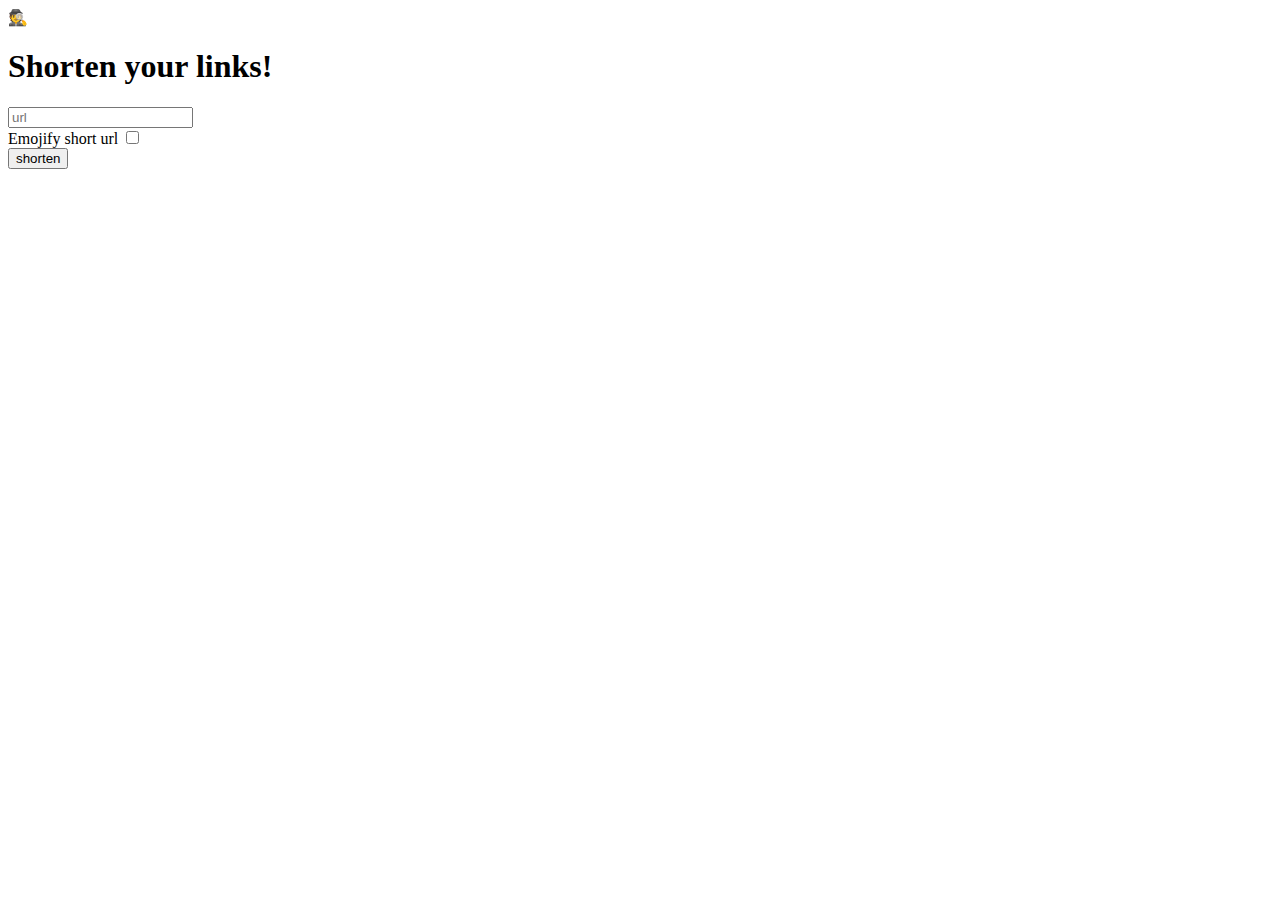
==== static/index.html @ 4179b865 "remvoed static file handler in favor of http.FileServer, changed directory structure, added global t" ====
<!DOCTYPE html>
<html>
	<head>
		<title>DRE.LI Url shortener</title>
		<meta charset="utf-8">
		<meta name="viewport" content="width=device-width">
		<link href="https://fonts.googleapis.com/css?family=Heebo:900|Montserrat&display=swap" rel="stylesheet">
		<link href="/css/styles.css" rel="stylesheet">
	</head>
	<body>
		<form method="POST" action="/">
			<div class="emoji">‍🕵</div>
			<h1>Shorten your links!</h1>
			<div class="urlinput"><input type="text" name="url" placeholder="url"/></div>
			<div><span class="label">Emojify short url</span> <input type="checkbox" name="emoji" value="1" id="emoji"/><label for="emoji"></label></div>
			<input type="submit" value="shorten" class="button"/>
		</form>
		<iframe src="https://ghbtns.com/github-btn.html?user=henne-&amp;repo=url-shortener&amp;type=star&amp;count=true" scrolling="0" style="position: absolute;left: 10px;top: 10px;" width="170px" height="20px" frameborder="0"></iframe>
	</body>
</html>
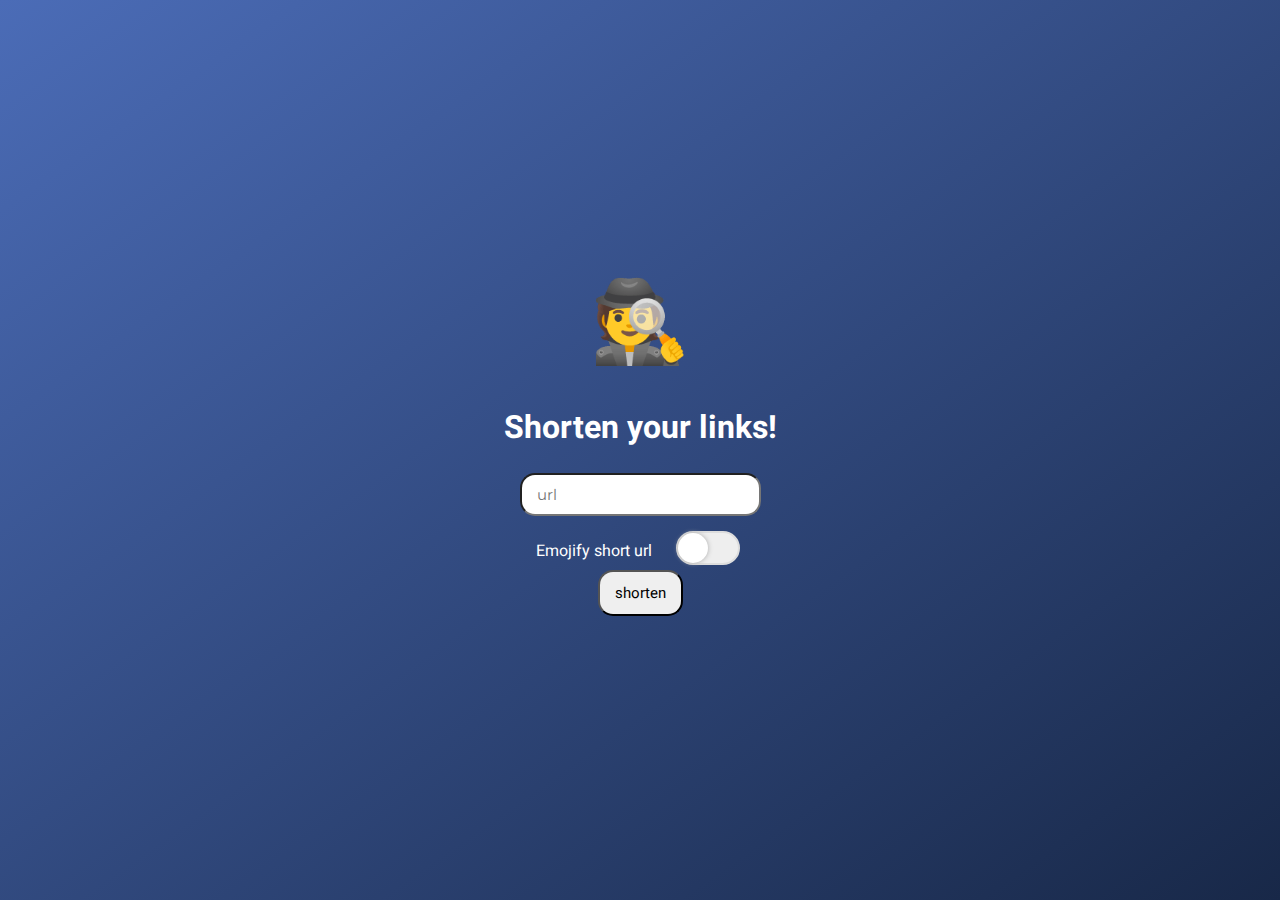
==== commit d1135034: "changed last star button" ====
--- a/static/index.html
+++ b/static/index.html
@@ -5,16 +5,16 @@
 		<meta charset="utf-8">
 		<meta name="viewport" content="width=device-width">
 		<link href="https://fonts.googleapis.com/css?family=Heebo:900|Montserrat&display=swap" rel="stylesheet">
-		<link href="/css/styles.css" rel="stylesheet">
+		<link href="/static/css/styles.css" rel="stylesheet">
 	</head>
 	<body>
-		<form method="POST" action="/">
+		<form method="POST" action="/" class="text-center">
 			<div class="emoji">‍🕵</div>
 			<h1>Shorten your links!</h1>
 			<div class="urlinput"><input type="text" name="url" placeholder="url"/></div>
 			<div><span class="label">Emojify short url</span> <input type="checkbox" name="emoji" value="1" id="emoji"/><label for="emoji"></label></div>
 			<input type="submit" value="shorten" class="button"/>
 		</form>
-		<iframe src="https://ghbtns.com/github-btn.html?user=henne-&amp;repo=url-shortener&amp;type=star&amp;count=true" scrolling="0" style="position: absolute;left: 10px;top: 10px;" width="170px" height="20px" frameborder="0"></iframe>
+		<iframe src="https://ghbtns.com/github-btn.html?user=hennedo&amp;repo=url-shortener&amp;type=star&amp;count=true" scrolling="0" style="position: absolute;left: 10px;top: 10px;" width="170px" height="20px" frameborder="0"></iframe>
 	</body>
 </html>
--- a/static/css/styles.css
+++ b/static/css/styles.css
@@ -0,0 +1,86 @@
+body, html {
+    padding: 0;
+    margin: 0;
+    width: 100%;
+    height: 100%;
+}
+body {
+    font-family: Heebo, sans-serif;
+    color: white;
+    background: rgb(75,108,183);
+    background: -moz-linear-gradient(145deg, rgba(75,108,183,1) 0%, rgba(24,40,72,1) 100%);
+    background: -webkit-linear-gradient(145deg, rgba(75,108,183,1) 0%, rgba(24,40,72,1) 100%);
+    background: linear-gradient(145deg, rgba(75,108,183,1) 0%, rgba(24,40,72,1) 100%);
+    filter: progid:DXImageTransform.Microsoft.gradient(startColorstr="#4b6cb7",endColorstr="#182848",GradientType=1);
+    box-sizing: border-box;
+}
+form {
+    position: relative;
+    left: 50%;
+    top: 50%;
+    text-align: center;
+    width: 434px;
+    height: 370px;
+    margin-top: -185px;
+    margin-left: -217px;
+}
+input[type="checkbox"] {
+    display:none;
+}
+input[type="checkbox"] + label {
+    width: 60px;
+    height: 30px;
+    border-radius: 30px;
+    border: 2px solid #ddd;
+    background-color: #EEE;
+    display: inline-block;
+    content: "";
+    margin-right: 5px;
+    transition: background-color 0.5s linear;
+    margin-top: 15px;
+}
+input[type="checkbox"] + label:hover {
+    cursor: pointer;
+}
+input[type="checkbox"] + label::before {
+    width: 30px;
+    height: 30px;
+    border-radius: 30px;
+    background-color: #fff;
+    display: inline-block;
+    content: "";
+    margin-left: -25px;
+    margin-right: 5px;
+    transition: margin 0.1s linear;
+    box-shadow: 0px 0px 5px #aaa;
+}
+input[type="checkbox"]:checked+label{
+    background-color: #2b8718;
+}
+input[type="checkbox"]:checked+label::before {
+    margin: 0 0 0 30px;
+}
+.label {
+    display: inline-block;
+    margin-right: 20px;
+    position: relative;
+    top: -7px;
+}
+.button {
+    padding: 10px 15px;
+    border-radius: 15px;
+    font-size: 15px;
+    font-family: Heebo, sans-serif;
+}
+.urlinput {
+    padding: 0 20px;
+}
+.urlinput input {
+    font-family: Montserrat, sans-serif;
+    padding: 10px 15px;
+    border-radius: 15px;
+    font-size: 15px;
+}
+.emoji {
+    font-size: 80px;
+}
